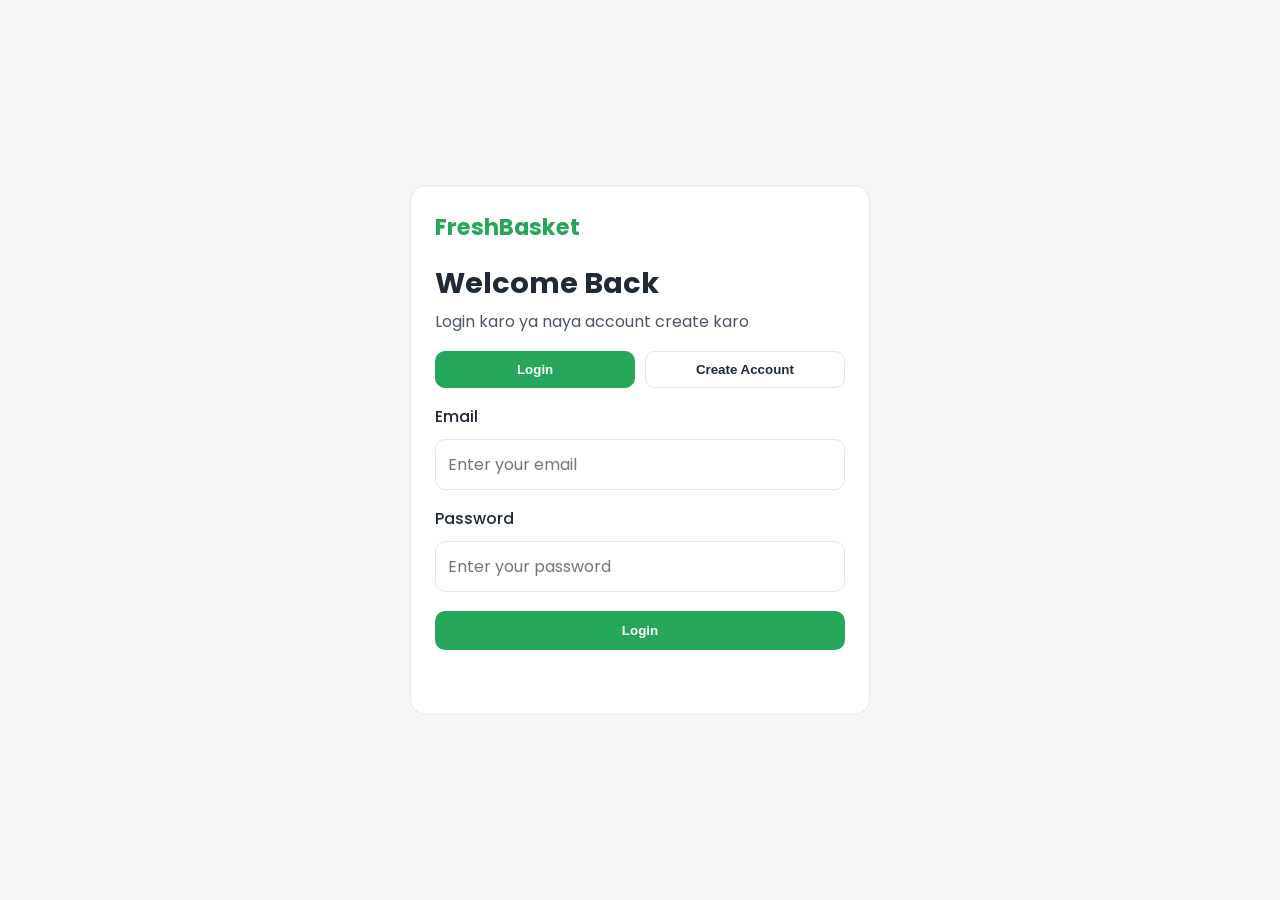
==== login.html @ 33cd7ce8 "FreshBasket project by Aniket Sahu" ====
<!DOCTYPE html>
<html lang="en">
  <head>
    <meta charset="UTF-8" />
    <meta name="viewport" content="width=device-width, initial-scale=1.0" />
    <title>FreshBasket | Login</title>
    <link rel="preconnect" href="https://fonts.googleapis.com" />
    <link rel="preconnect" href="https://fonts.gstatic.com" crossorigin />
    <link
      href="https://fonts.googleapis.com/css2?family=Poppins:wght@400;500;600;700&display=swap"
      rel="stylesheet"
    />
    <link rel="stylesheet" href="style.css" />
  </head>
  <body class="auth-page">
    <main class="auth-main">
      <section class="auth-card">
        <a href="index.html" class="logo">FreshBasket</a>
        <h1>Welcome Back</h1>
        <p class="auth-subtitle">Login karo ya naya account create karo</p>

        <div class="auth-switch" role="tablist" aria-label="Auth form switch">
          <button id="showLogin" class="switch-btn active" role="tab" aria-selected="true">Login</button>
          <button id="showSignup" class="switch-btn" role="tab" aria-selected="false">Create Account</button>
        </div>

        <form id="loginForm" class="auth-form" novalidate>
          <label for="loginEmail">Email</label>
          <input id="loginEmail" type="email" placeholder="Enter your email" required />

          <label for="loginPassword">Password</label>
          <input id="loginPassword" type="password" placeholder="Enter your password" required minlength="6" />

          <button type="submit" class="primary-btn full-btn">Login</button>
        </form>

        <form id="signupForm" class="auth-form hidden" novalidate>
          <label for="signupName">Full Name</label>
          <input id="signupName" type="text" placeholder="Enter full name" required />

          <label for="signupEmail">Email</label>
          <input id="signupEmail" type="email" placeholder="Enter your email" required />

          <label for="signupPassword">Password</label>
          <input id="signupPassword" type="password" placeholder="Create password (min 6)" required minlength="6" />

          <label for="signupConfirm">Confirm Password</label>
          <input id="signupConfirm" type="password" placeholder="Confirm password" required minlength="6" />

          <button type="submit" class="primary-btn full-btn">Create Account</button>
        </form>

        <p id="authMessage" class="auth-message" aria-live="polite"></p>
      </section>
    </main>

    <script src="login.js"></script>
  </body>
</html>
---- style.css ----
* {
  box-sizing: border-box;
  margin: 0;
  padding: 0;
}

:root {
  --primary: #26a65b;
  --dark: #1f2a37;
  --text: #4b5563;
  --light-bg: #f4f7f5;
  --white: #ffffff;
  --border: #e5e7eb;
}

body {
  font-family: "Poppins", sans-serif;
  color: var(--dark);
  background: var(--light-bg);
  line-height: 1.6;
}

.container {
  width: min(1120px, 92%);
  margin: 0 auto;
}

.header {
  background: var(--white);
  border-bottom: 1px solid var(--border);
  position: sticky;
  top: 0;
  z-index: 100;
}

.nav-wrapper {
  display: flex;
  justify-content: space-between;
  align-items: center;
  padding: 14px 0;
}

.logo {
  color: var(--primary);
  font-size: 1.4rem;
  font-weight: 700;
  text-decoration: none;
}

.nav-links {
  list-style: none;
  display: flex;
  gap: 1.2rem;
}

.nav-links a {
  color: var(--dark);
  text-decoration: none;
  font-weight: 500;
}

.cart-btn {
  border: none;
  background: var(--primary);
  color: var(--white);
  padding: 0.6rem 1rem;
  border-radius: 10px;
  cursor: pointer;
  font-weight: 600;
}

.hero {
  padding: 3.8rem 0 2.5rem;
}

.hero-content {
  display: grid;
  grid-template-columns: 1.4fr 1fr;
  gap: 1.5rem;
  align-items: center;
}

.tagline {
  color: var(--primary);
  font-weight: 600;
  margin-bottom: 0.8rem;
}

.hero h1 {
  font-size: clamp(1.8rem, 4vw, 2.8rem);
  line-height: 1.2;
  margin-bottom: 0.8rem;
}

.hero p {
  color: var(--text);
  margin-bottom: 1rem;
}

.hero-card {
  background: var(--white);
  border-radius: 14px;
  padding: 1.4rem;
  border: 1px solid var(--border);
}

.hero-image {
  width: 100%;
  height: 170px;
  object-fit: cover;
  border-radius: 10px;
  margin-bottom: 0.8rem;
}

.hero-card .small {
  margin-top: 0.4rem;
  font-size: 0.95rem;
}

.primary-btn {
  border: none;
  text-decoration: none;
  display: inline-block;
  background: var(--primary);
  color: var(--white);
  padding: 0.75rem 1.25rem;
  border-radius: 10px;
  font-weight: 600;
  cursor: pointer;
}

.controls {
  display: grid;
  grid-template-columns: 2fr 1fr;
  gap: 1rem;
  margin-bottom: 1.8rem;
}

.controls input,
.controls select {
  width: 100%;
  border: 1px solid var(--border);
  padding: 0.8rem;
  border-radius: 10px;
  font: inherit;
}

.section-head {
  margin-bottom: 1rem;
}

.section-head p {
  color: var(--text);
}

.product-grid {
  display: grid;
  grid-template-columns: repeat(auto-fit, minmax(220px, 1fr));
  gap: 1rem;
}

.product-card {
  background: var(--white);
  border: 1px solid var(--border);
  border-radius: 12px;
  padding: 1rem;
}

.product-image {
  width: 100%;
  height: 140px;
  object-fit: cover;
  border-radius: 10px;
  margin-bottom: 0.7rem;
}

.product-card h4 {
  margin-bottom: 0.35rem;
}

.product-card p {
  color: var(--text);
  margin-bottom: 0.5rem;
}

.product-price {
  color: var(--primary);
  font-weight: 700;
  margin-bottom: 0.7rem;
}

.offers {
  margin: 2.8rem 0;
}

.offer-box {
  background: var(--dark);
  color: var(--white);
  border-radius: 12px;
  padding: 1.4rem;
  text-align: center;
}

.cart-panel {
  position: fixed;
  top: 0;
  right: -100%;
  width: min(420px, 100%);
  height: 100vh;
  background: var(--white);
  border-left: 1px solid var(--border);
  display: flex;
  flex-direction: column;
  transition: right 0.28s ease;
  z-index: 200;
}

.cart-panel.open {
  right: 0;
}

.cart-header,
.cart-footer {
  padding: 1rem;
  border-bottom: 1px solid var(--border);
}

.cart-footer {
  border-bottom: none;
  border-top: 1px solid var(--border);
  margin-top: auto;
}

.close-btn {
  border: none;
  background: transparent;
  font-size: 1.2rem;
  cursor: pointer;
}

.cart-header {
  display: flex;
  align-items: center;
  justify-content: space-between;
}

.cart-items {
  padding: 1rem;
  overflow-y: auto;
  display: grid;
  gap: 0.8rem;
}

.cart-item {
  border: 1px solid var(--border);
  border-radius: 10px;
  padding: 0.75rem;
}

.cart-item-row {
  display: flex;
  justify-content: space-between;
  align-items: center;
  gap: 0.5rem;
}

.cart-item-product {
  display: inline-flex;
  align-items: center;
  gap: 0.5rem;
}

.cart-thumb {
  width: 34px;
  height: 34px;
  border-radius: 8px;
  object-fit: cover;
  border: 1px solid var(--border);
}

.qty-controls {
  display: inline-flex;
  align-items: center;
  gap: 0.5rem;
  margin-top: 0.5rem;
}

.qty-controls button {
  width: 28px;
  height: 28px;
  border-radius: 6px;
  border: 1px solid var(--border);
  background: var(--white);
  cursor: pointer;
}

.empty {
  color: var(--text);
}

.footer {
  background: var(--white);
  border-top: 1px solid var(--border);
  margin-top: 2rem;
}

.footer-content {
  padding: 1.2rem 0;
  text-align: center;
  color: var(--text);
}

@media (max-width: 768px) {
  .nav-links {
    display: none;
  }

  .hero-content,
  .controls {
    grid-template-columns: 1fr;
  }
}

.auth-page {
  min-height: 100vh;
  display: grid;
  place-items: center;
  padding: 1.2rem;
}

.auth-main {
  width: 100%;
  display: grid;
  place-items: center;
}

.auth-card {
  width: min(460px, 100%);
  background: var(--white);
  border: 1px solid var(--border);
  border-radius: 16px;
  padding: 1.5rem;
}

.auth-card h1 {
  margin-top: 0.9rem;
  margin-bottom: 0.2rem;
  font-size: 1.8rem;
}

.auth-subtitle {
  color: var(--text);
  margin-bottom: 1rem;
}

.auth-switch {
  display: grid;
  grid-template-columns: 1fr 1fr;
  gap: 0.6rem;
  margin-bottom: 1rem;
}

.switch-btn {
  border: 1px solid var(--border);
  background: var(--white);
  color: var(--dark);
  padding: 0.65rem;
  border-radius: 10px;
  cursor: pointer;
  font-weight: 600;
}

.switch-btn.active {
  background: var(--primary);
  color: var(--white);
  border-color: var(--primary);
}

.auth-form {
  display: grid;
  gap: 0.55rem;
}

.auth-form label {
  font-weight: 500;
}

.auth-form input {
  border: 1px solid var(--border);
  padding: 0.75rem;
  border-radius: 10px;
  font: inherit;
  margin-bottom: 0.45rem;
}

.full-btn {
  width: 100%;
  margin-top: 0.2rem;
}

.hidden {
  display: none;
}

.auth-message {
  margin-top: 1rem;
  font-weight: 500;
  min-height: 24px;
}

.auth-message.success {
  color: var(--primary);
}

.auth-message.error {
  color: var(--dark);
}
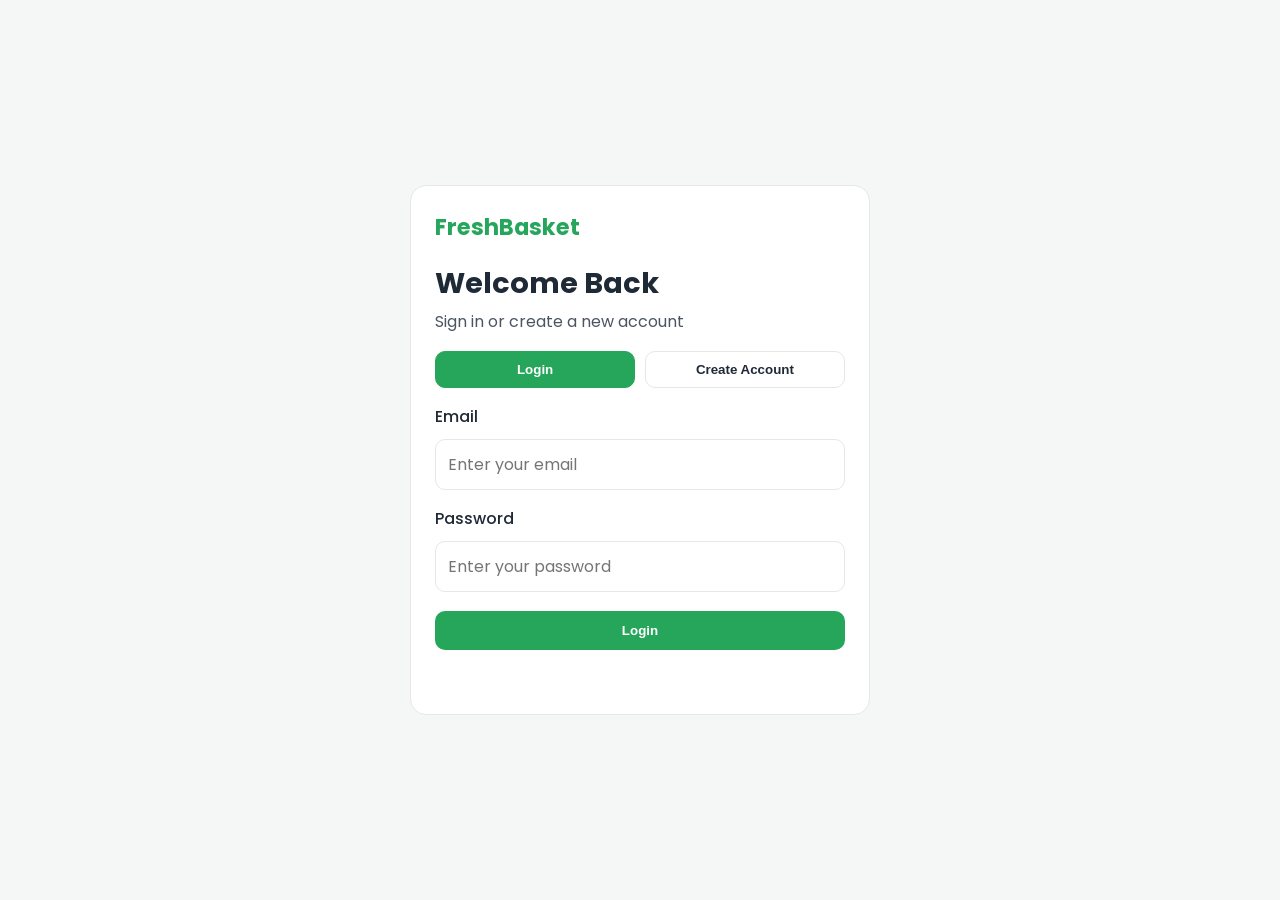
==== commit 6f69ee8f: "docs+ux: standardize English copy and improve project documentation" ====
--- a/login.html
+++ b/login.html
@@ -17,7 +17,7 @@
       <section class="auth-card">
         <a href="index.html" class="logo">FreshBasket</a>
         <h1>Welcome Back</h1>
-        <p class="auth-subtitle">Login karo ya naya account create karo</p>
+        <p class="auth-subtitle">Sign in or create a new account</p>
 
         <div class="auth-switch" role="tablist" aria-label="Auth form switch">
           <button id="showLogin" class="switch-btn active" role="tab" aria-selected="true">Login</button>
